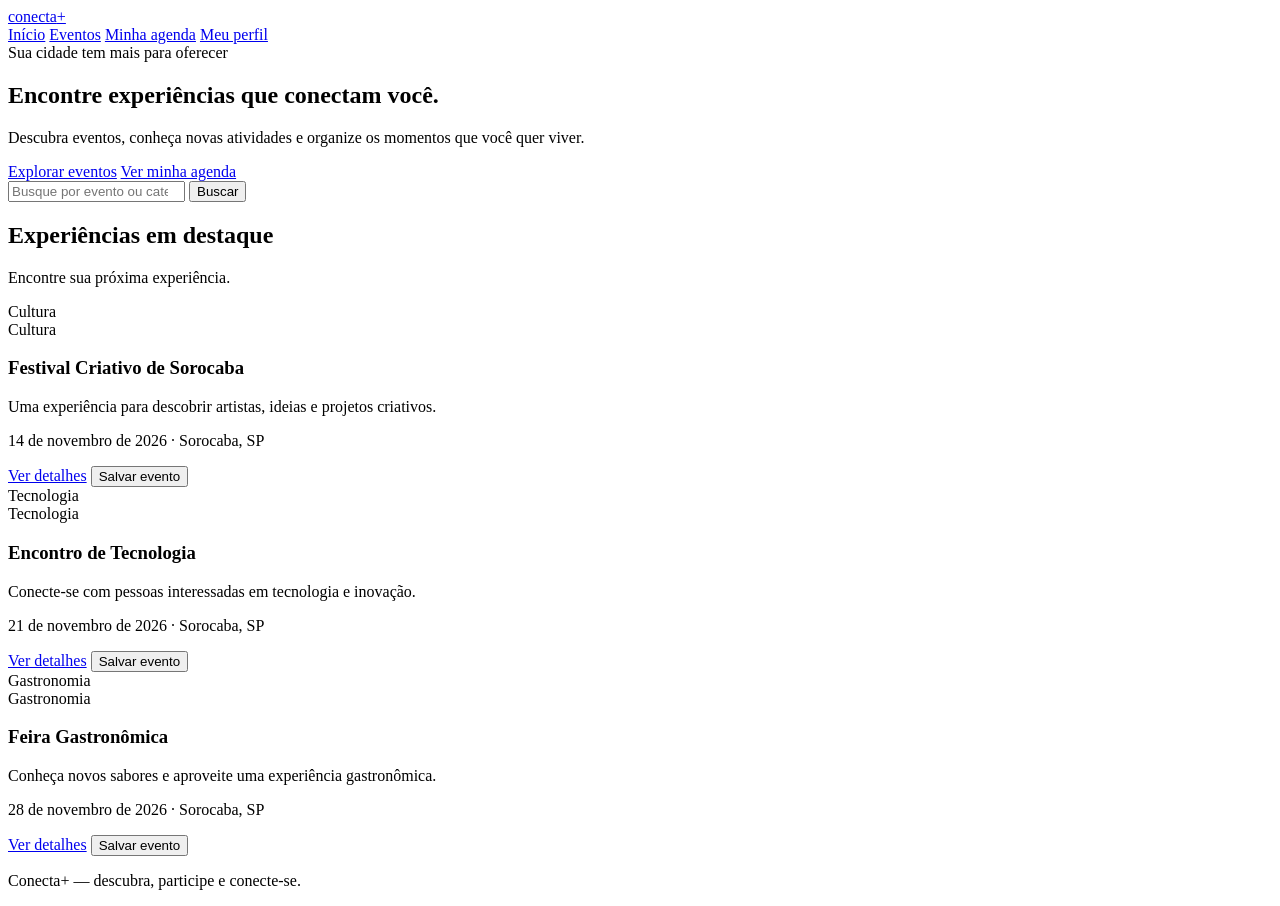
==== index.html @ 25d4be4f "feat: implementar pagina inicial" ====
<!DOCTYPE html>
<html lang="pt-BR">
<head>
  <meta charset="UTF-8">
  <meta name="viewport" content="width=device-width, initial-scale=1">
  <meta name="description" content="Descubra eventos e experiências na sua cidade com o Conecta+.">
  <title>Conecta+ | Descubra sua cidade</title>
  <link rel="stylesheet" href="css/variables.css">
  <link rel="stylesheet" href="css/global.css">
  <link rel="stylesheet" href="css/components.css">
  <link rel="stylesheet" href="css/home.css">
  <link rel="stylesheet" href="css/responsive.css">
  <script src="js/data.js" defer></script>
  <script src="js/storage.js" defer></script>
  <script src="js/app.js" defer></script>
  <script src="js/home.js" defer></script>
</head>
<body>
  <header class="site-header">
    <nav class="navbar container" aria-label="Navegação principal">
      <a class="brand" href="index.html">conecta<span>+</span></a>
      <div class="nav-links">
        <a href="index.html" aria-current="page">Início</a>
        <a href="eventos.html">Eventos</a>
        <a href="agenda.html">Minha agenda</a>
        <a href="perfil.html">Meu perfil</a>
      </div>
    </nav>
  </header>
  <main>
    <section class="hero">
      <div class="container hero-content">
        <span class="hero-label">Sua cidade tem mais para oferecer</span>
        <h1>Encontre experiências que conectam <span>você.</span></h1>
        <p>Descubra eventos, conheça novas atividades e organize os momentos que você quer viver.</p>
        <div class="hero-actions">
          <a class="button" href="eventos.html">Explorar eventos</a>
          <a class="button button-secondary" href="agenda.html">Ver minha agenda</a>
        </div>
        <form class="home-search" id="home-search">
          <input id="home-search-input" type="search" placeholder="Busque por evento ou categoria" aria-label="Buscar eventos">
          <button class="button" type="submit">Buscar</button>
        </form>
      </div>
    </section>
    <section class="section container">
      <div class="section-heading">
        <h2>Experiências em destaque</h2>
        <p>Encontre sua próxima experiência.</p>
      </div>
      <div class="event-grid" id="featured-events" aria-live="polite">
        <p>Carregando eventos...</p>
      </div>
    </section>
  </main>
  <footer class="site-footer">
    <div class="container"><p>Conecta+ — descubra, participe e conecte-se.</p></div>
  </footer>
</body>
</html>
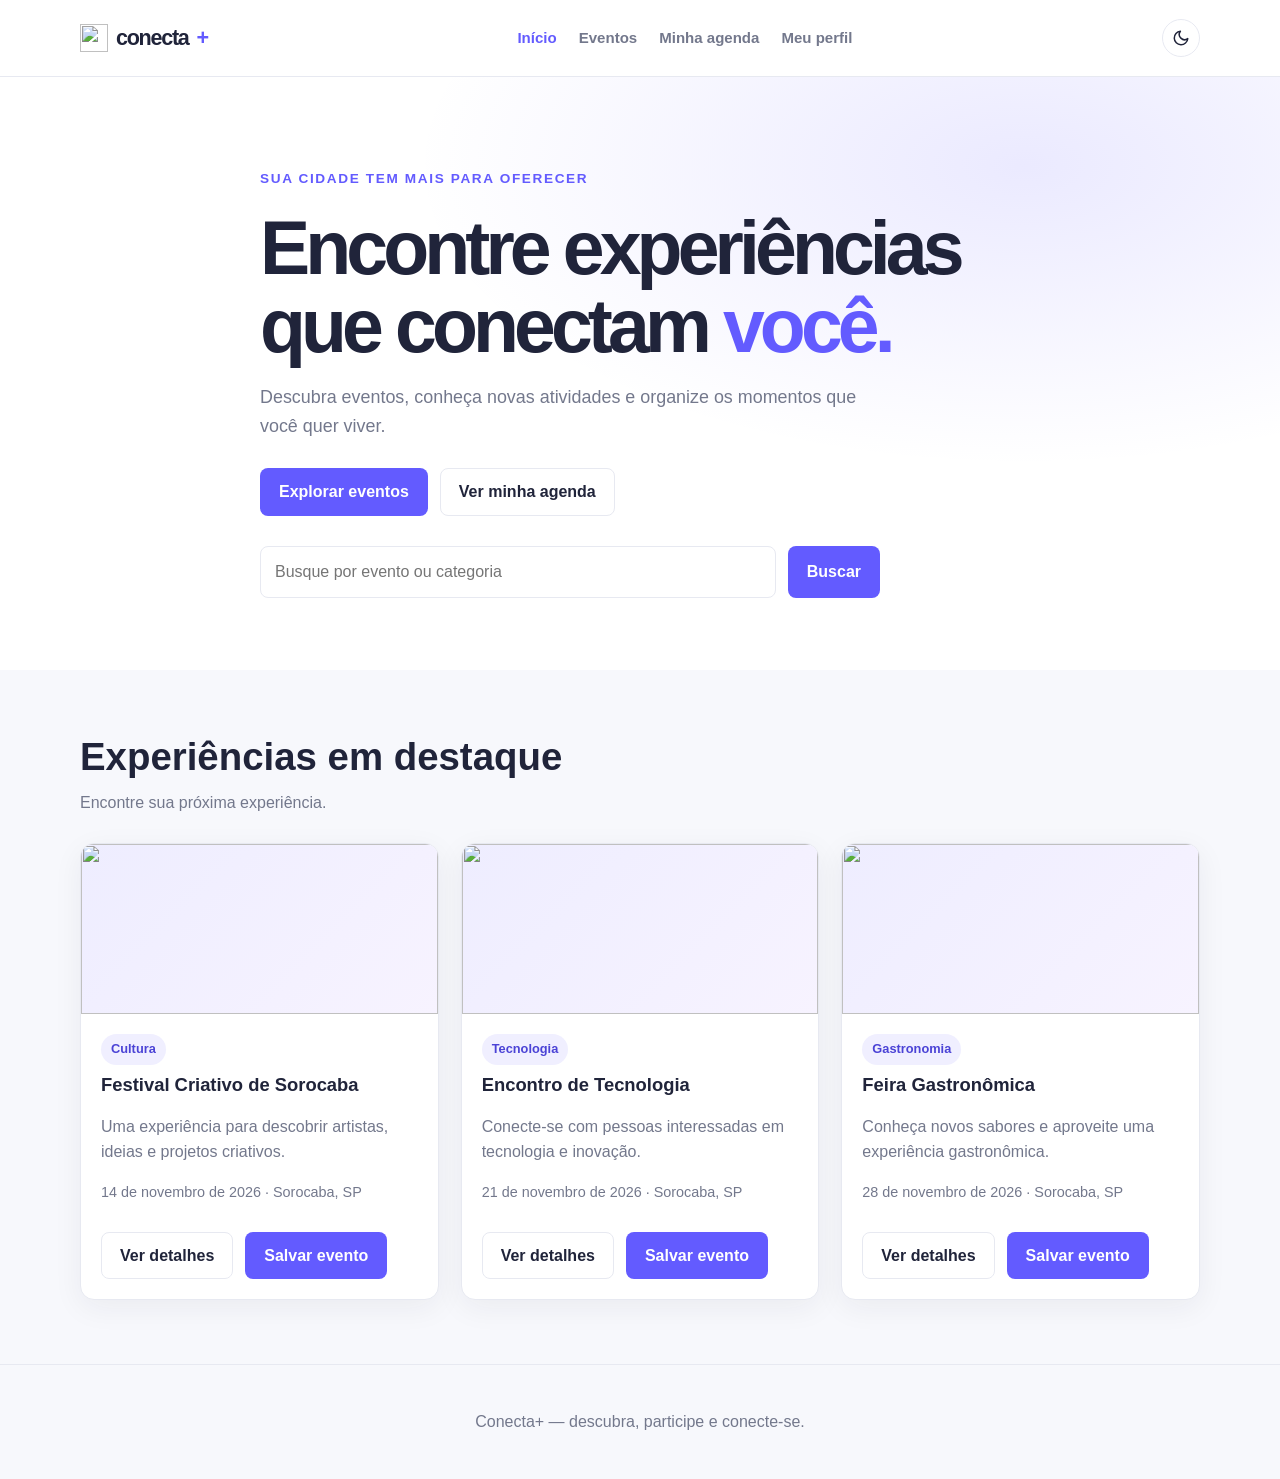
==== commit 0a6b0a38: "feat(tema): adiciona modo escuro e usa as novas imagens nas paginas Co-Authored-By: Claude Sonnet 5." ====
--- a/index.html
+++ b/index.html
@@ -5,6 +5,9 @@
   <meta name="viewport" content="width=device-width, initial-scale=1">
   <meta name="description" content="Descubra eventos e experiências na sua cidade com o Conecta+.">
   <title>Conecta+ | Descubra sua cidade</title>
+  <script src="js/theme.js"></script>
+  <link rel="icon" href="assets/images/brand/favicon.svg" type="image/svg+xml">
+  <link rel="icon" href="assets/images/brand/favicon.png" sizes="32x32" type="image/png">
   <link rel="stylesheet" href="css/variables.css">
   <link rel="stylesheet" href="css/global.css">
   <link rel="stylesheet" href="css/components.css">
@@ -18,7 +21,7 @@
 <body>
   <header class="site-header">
     <nav class="navbar container" aria-label="Navegação principal">
-      <a class="brand" href="index.html">conecta<span>+</span></a>
+      <a class="brand" href="index.html"><img src="assets/images/brand/logo.svg" alt="" width="28" height="28">conecta<span>+</span></a>
       <div class="nav-links">
         <a href="index.html" aria-current="page">Início</a>
         <a href="eventos.html">Eventos</a>
--- a/css/variables.css
+++ b/css/variables.css
@@ -0,0 +1,63 @@
+:root {
+  --color-primary: #635bff;
+  --color-primary-dark: #4b43d6;
+  --color-background: #f7f8fc;
+  --color-surface: #ffffff;
+  --color-text: #20243a;
+  --color-muted: #73788c;
+  --color-border: #e7e9f1;
+  --color-success: #16865c;
+  --color-tint: #f0efff;
+  --color-tint-gradient: linear-gradient(135deg, #eeedff, #f7f3ff);
+  --color-hero: linear-gradient(125deg, #f0efff 0%, #f8f7ff 55%, #fff7f0 100%);
+  --color-hero-glow: rgba(99, 91, 255, 0.13);
+  --color-header: rgba(255, 255, 255, 0.94);
+  --color-hover-soft: #f0f1f8;
+  --color-danger-soft: #fff0f0;
+  --radius-sm: 8px;
+  --radius-md: 14px;
+  --radius-lg: 22px;
+  --shadow-card: 0 8px 30px rgba(32, 36, 58, 0.06);
+  --container-width: 1120px;
+  --font-main: Inter, -apple-system, BlinkMacSystemFont, "Segoe UI", sans-serif;
+  --art-tech-start: #e3f5ff;
+  --art-tech-end: #edf0ff;
+  --art-gastro-start: #fff0e3;
+  --art-gastro-end: #fff8e7;
+  --art-music-start: #ffe7ef;
+  --art-music-end: #f4eaff;
+  --art-sport-start: #e3f8eb;
+  --art-sport-end: #f5fbe6;
+  --art-fair-start: #fff2d9;
+  --art-fair-end: #fff9ee;
+}
+
+html[data-theme="dark"] {
+  color-scheme: dark;
+  --color-primary: #8b7bfa;
+  --color-primary-dark: #a79bff;
+  --color-background: #10101f;
+  --color-surface: #1c1c32;
+  --color-text: #f5f4fc;
+  --color-muted: #c5c5d5;
+  --color-border: #35354e;
+  --color-success: #4fc38f;
+  --color-tint: #2b2b4a;
+  --color-tint-gradient: linear-gradient(135deg, #2b2b4a, #25203a);
+  --color-hero: linear-gradient(125deg, #1c1c32 0%, #17172f 55%, #221c2e 100%);
+  --color-hero-glow: rgba(139, 123, 250, 0.22);
+  --color-header: rgba(28, 28, 50, 0.94);
+  --color-hover-soft: #2b2b4a;
+  --color-danger-soft: #3a1f2a;
+  --shadow-card: 0 8px 30px rgba(0, 0, 0, 0.35);
+  --art-tech-start: #14283a;
+  --art-tech-end: #1b1f3d;
+  --art-gastro-start: #3a2614;
+  --art-gastro-end: #3a3014;
+  --art-music-start: #3a1426;
+  --art-music-end: #2a1a40;
+  --art-sport-start: #14301f;
+  --art-sport-end: #24301a;
+  --art-fair-start: #3a2e14;
+  --art-fair-end: #2e2814;
+}
--- a/css/global.css
+++ b/css/global.css
@@ -0,0 +1,73 @@
+* {
+  box-sizing: border-box;
+}
+
+html {
+  scroll-behavior: smooth;
+}
+
+body {
+  margin: 0;
+  background: var(--color-background);
+  color: var(--color-text);
+  font-family: var(--font-main);
+  line-height: 1.6;
+}
+
+a {
+  color: inherit;
+  text-decoration: none;
+}
+
+button,
+input,
+select {
+  font: inherit;
+}
+
+button,
+a {
+  -webkit-tap-highlight-color: transparent;
+}
+
+button {
+  cursor: pointer;
+}
+
+img {
+  display: block;
+  max-width: 100%;
+}
+
+.container {
+  width: min(var(--container-width), calc(100% - 40px));
+  margin-inline: auto;
+}
+
+.section {
+  padding-block: 64px;
+}
+
+.section-heading {
+  max-width: 650px;
+  margin-bottom: 28px;
+}
+
+.section-heading h2 {
+  margin: 0 0 10px;
+  font-size: clamp(1.7rem, 4vw, 2.4rem);
+  line-height: 1.2;
+}
+
+.section-heading p {
+  margin: 0;
+  color: var(--color-muted);
+}
+
+.muted {
+  color: var(--color-muted);
+}
+
+[hidden] {
+  display: none !important;
+}
--- a/css/components.css
+++ b/css/components.css
@@ -0,0 +1,155 @@
+.site-header {
+  position: sticky;
+  top: 0;
+  z-index: 10;
+  background: var(--color-header);
+  border-bottom: 1px solid var(--color-border);
+  backdrop-filter: blur(14px);
+}
+
+.navbar {
+  min-height: 76px;
+  display: flex;
+  align-items: center;
+  justify-content: space-between;
+  gap: 24px;
+}
+
+.brand {
+  display: inline-flex;
+  align-items: center;
+  gap: 8px;
+  font-size: 1.35rem;
+  font-weight: 800;
+  letter-spacing: -0.06em;
+}
+
+.brand span {
+  color: var(--color-primary);
+}
+
+.nav-links {
+  display: flex;
+  align-items: center;
+  gap: 22px;
+}
+
+.nav-links a {
+  color: var(--color-muted);
+  font-size: 0.94rem;
+  font-weight: 600;
+}
+
+.nav-links a:hover,
+.nav-links a[aria-current="page"] {
+  color: var(--color-primary);
+}
+
+.button {
+  display: inline-flex;
+  align-items: center;
+  justify-content: center;
+  gap: 8px;
+  min-height: 44px;
+  padding: 10px 18px;
+  border: 1px solid transparent;
+  border-radius: var(--radius-sm);
+  background: var(--color-primary);
+  color: white;
+  font-weight: 700;
+  transition: background 160ms ease, transform 160ms ease;
+}
+
+.button:hover {
+  background: var(--color-primary-dark);
+  transform: translateY(-1px);
+}
+
+.button-secondary {
+  color: var(--color-text);
+  background: var(--color-surface);
+  border-color: var(--color-border);
+}
+
+.button-secondary:hover {
+  background: var(--color-hover-soft);
+}
+
+.event-grid {
+  display: grid;
+  grid-template-columns: repeat(3, minmax(0, 1fr));
+  gap: 22px;
+}
+
+.event-card {
+  overflow: hidden;
+  border: 1px solid var(--color-border);
+  border-radius: var(--radius-md);
+  background: var(--color-surface);
+  box-shadow: var(--shadow-card);
+}
+
+.event-card-content {
+  padding: 20px;
+}
+
+.event-card h3 {
+  margin: 8px 0;
+  font-size: 1.15rem;
+  line-height: 1.35;
+}
+
+.event-card p {
+  color: var(--color-muted);
+}
+
+.event-meta {
+  color: var(--color-muted);
+  font-size: 0.9rem;
+}
+
+.event-category {
+  display: inline-flex;
+  padding: 5px 10px;
+  border-radius: 999px;
+  background: var(--color-tint);
+  color: var(--color-primary-dark);
+  font-size: 0.8rem;
+  font-weight: 700;
+}
+
+.site-footer {
+  padding: 28px 0;
+  border-top: 1px solid var(--color-border);
+  color: var(--color-muted);
+  text-align: center;
+}
+
+.theme-toggle {
+  display: inline-flex;
+  align-items: center;
+  justify-content: center;
+  flex-shrink: 0;
+  width: 38px;
+  height: 38px;
+  padding: 0;
+  border: 1px solid var(--color-border);
+  border-radius: 50%;
+  background: transparent;
+  color: var(--color-text);
+  cursor: pointer;
+}
+
+.theme-toggle:hover {
+  background: var(--color-hover-soft);
+}
+
+.theme-toggle:focus-visible {
+  outline: 2px solid var(--color-primary);
+  outline-offset: 2px;
+}
+
+.theme-toggle svg {
+  width: 18px;
+  height: 18px;
+}
--- a/css/home.css
+++ b/css/home.css
@@ -0,0 +1,79 @@
+.hero {
+  padding: 88px 0 72px;
+  background:
+    radial-gradient(ellipse at 80% 15%, var(--color-hero-glow), transparent 42%),
+    var(--color-surface);
+}
+
+.hero-content {
+  max-width: 760px;
+}
+
+.hero-label {
+  color: var(--color-primary);
+  font-size: 0.85rem;
+  font-weight: 800;
+  letter-spacing: 0.12em;
+  text-transform: uppercase;
+}
+
+.hero h1 {
+  margin: 18px 0;
+  font-size: clamp(2.5rem, 6vw, 4.7rem);
+  letter-spacing: -0.065em;
+  line-height: 1.04;
+}
+
+.hero h1 span {
+  color: var(--color-primary);
+}
+
+.hero p {
+  max-width: 600px;
+  color: var(--color-muted);
+  font-size: 1.12rem;
+}
+
+.hero-actions {
+  display: flex;
+  flex-wrap: wrap;
+  gap: 12px;
+  margin-top: 28px;
+}
+
+.event-placeholder {
+  position: relative;
+  overflow: hidden;
+  min-height: 170px;
+  display: grid;
+  place-items: center;
+  padding: 20px;
+  background: var(--color-tint-gradient);
+  color: var(--color-primary-dark);
+  font-weight: 800;
+  text-align: center;
+}
+
+.event-placeholder img {
+  position: absolute;
+  inset: 0;
+  width: 100%;
+  height: 100%;
+  object-fit: cover;
+}
+
+.home-search {
+  display: flex;
+  gap: 12px;
+  max-width: 620px;
+  margin-top: 30px;
+}
+
+.home-search input {
+  flex: 1;
+  min-width: 0;
+  padding: 12px 14px;
+  border: 1px solid var(--color-border);
+  border-radius: var(--radius-sm);
+  background: var(--color-surface);
+}
--- a/css/responsive.css
+++ b/css/responsive.css
@@ -0,0 +1,43 @@
+@media (max-width: 800px) {
+  .navbar {
+    align-items: flex-start;
+    flex-direction: column;
+    padding-block: 16px;
+  }
+
+  .nav-links {
+    width: 100%;
+    flex-wrap: wrap;
+    gap: 12px 18px;
+  }
+
+  .event-grid {
+    grid-template-columns: repeat(2, minmax(0, 1fr));
+  }
+
+  .hero {
+    padding-block: 64px 48px;
+  }
+}
+
+@media (max-width: 540px) {
+  .container {
+    width: min(100% - 28px, var(--container-width));
+  }
+
+  .event-grid {
+    grid-template-columns: 1fr;
+  }
+
+  .section {
+    padding-block: 44px;
+  }
+
+  .home-search {
+    flex-direction: column;
+  }
+
+  .hero h1 {
+    font-size: clamp(2.35rem, 12vw, 3.5rem);
+  }
+}
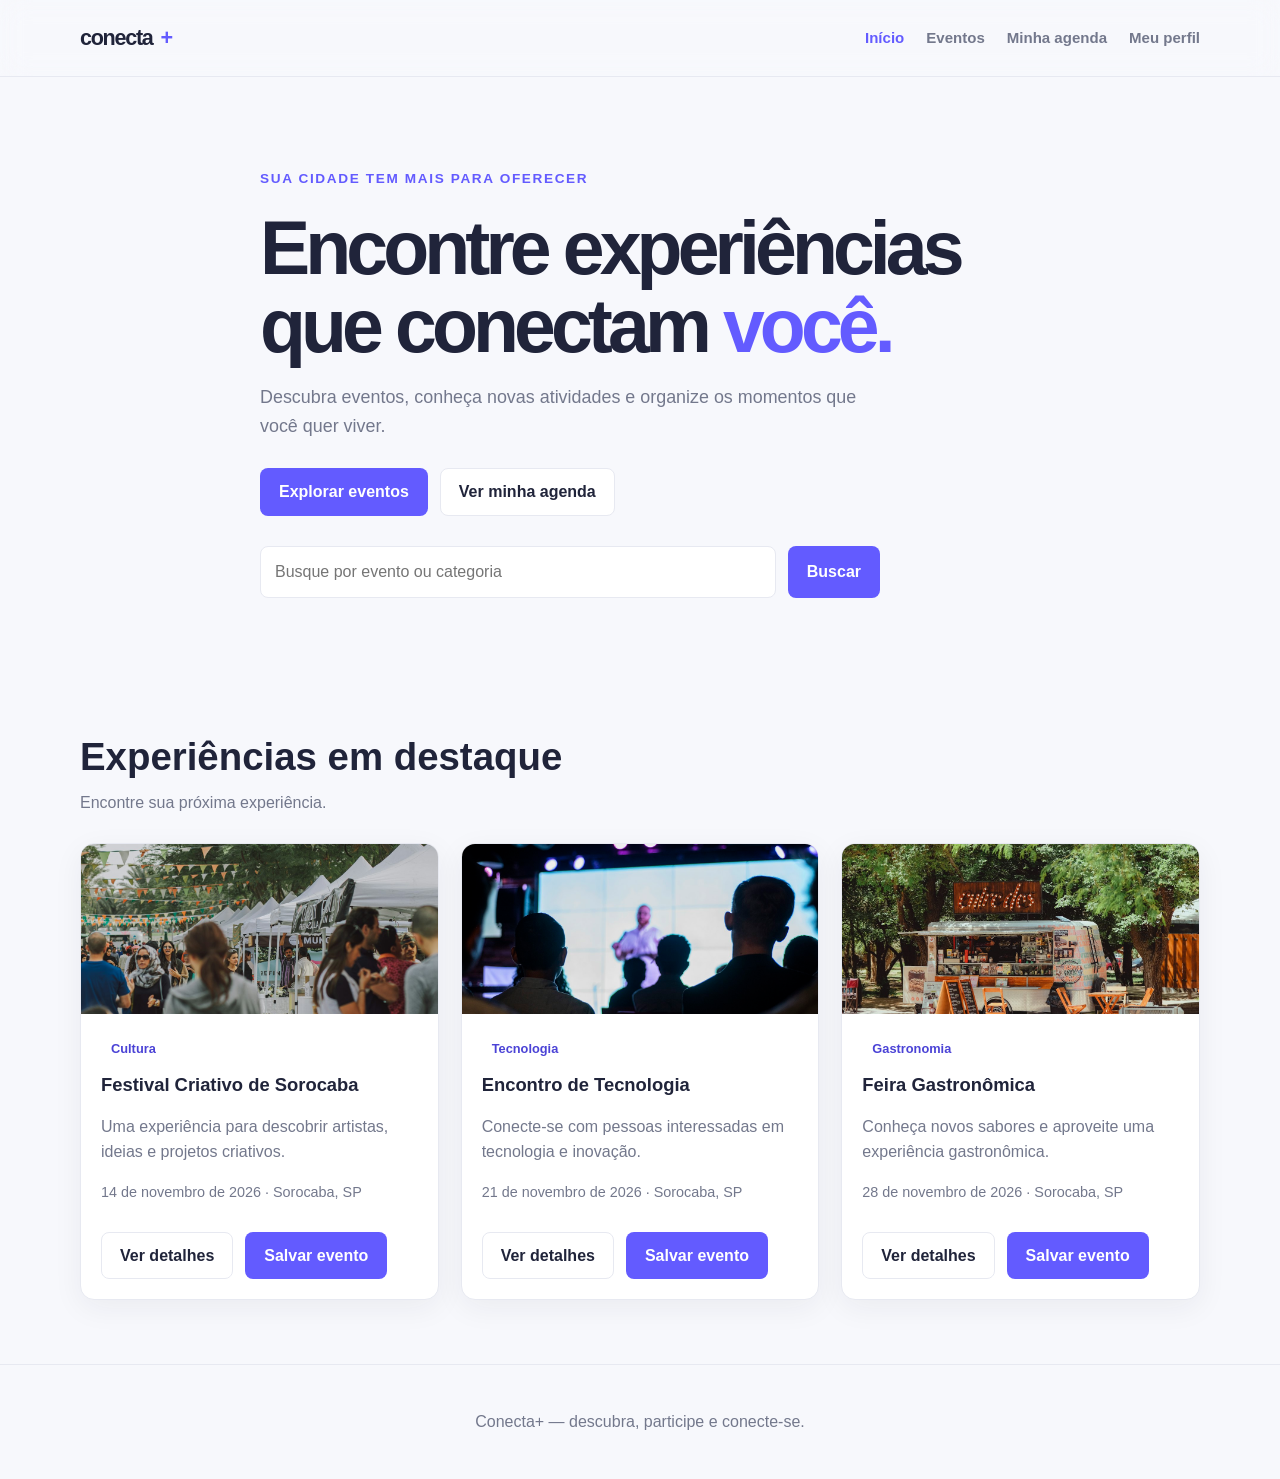
==== commit f47e53dd: "fix: padronizar tema claro e escuro nas páginas" ====
--- a/index.html
+++ b/index.html
@@ -5,9 +5,6 @@
   <meta name="viewport" content="width=device-width, initial-scale=1">
   <meta name="description" content="Descubra eventos e experiências na sua cidade com o Conecta+.">
   <title>Conecta+ | Descubra sua cidade</title>
-  <script src="js/theme.js"></script>
-  <link rel="icon" href="assets/images/brand/favicon.svg" type="image/svg+xml">
-  <link rel="icon" href="assets/images/brand/favicon.png" sizes="32x32" type="image/png">
   <link rel="stylesheet" href="css/variables.css">
   <link rel="stylesheet" href="css/global.css">
   <link rel="stylesheet" href="css/components.css">
@@ -17,16 +14,18 @@
   <script src="js/storage.js" defer></script>
   <script src="js/app.js" defer></script>
   <script src="js/home.js" defer></script>
+  <script src="js/theme.js"></script>
 </head>
 <body>
   <header class="site-header">
     <nav class="navbar container" aria-label="Navegação principal">
-      <a class="brand" href="index.html"><img src="assets/images/brand/logo.svg" alt="" width="28" height="28">conecta<span>+</span></a>
+      <a class="brand" href="index.html">conecta<span>+</span></a>
       <div class="nav-links">
         <a href="index.html" aria-current="page">Início</a>
         <a href="eventos.html">Eventos</a>
         <a href="agenda.html">Minha agenda</a>
         <a href="perfil.html">Meu perfil</a>
+        
       </div>
     </nav>
   </header>
--- a/css/variables.css
+++ b/css/variables.css
@@ -1,3 +1,4 @@
+
 :root {
   --color-primary: #635bff;
   --color-primary-dark: #4b43d6;
@@ -7,57 +8,27 @@
   --color-muted: #73788c;
   --color-border: #e7e9f1;
   --color-success: #16865c;
-  --color-tint: #f0efff;
-  --color-tint-gradient: linear-gradient(135deg, #eeedff, #f7f3ff);
-  --color-hero: linear-gradient(125deg, #f0efff 0%, #f8f7ff 55%, #fff7f0 100%);
-  --color-hero-glow: rgba(99, 91, 255, 0.13);
-  --color-header: rgba(255, 255, 255, 0.94);
-  --color-hover-soft: #f0f1f8;
-  --color-danger-soft: #fff0f0;
+
   --radius-sm: 8px;
   --radius-md: 14px;
   --radius-lg: 22px;
+
   --shadow-card: 0 8px 30px rgba(32, 36, 58, 0.06);
   --container-width: 1120px;
   --font-main: Inter, -apple-system, BlinkMacSystemFont, "Segoe UI", sans-serif;
-  --art-tech-start: #e3f5ff;
-  --art-tech-end: #edf0ff;
-  --art-gastro-start: #fff0e3;
-  --art-gastro-end: #fff8e7;
-  --art-music-start: #ffe7ef;
-  --art-music-end: #f4eaff;
-  --art-sport-start: #e3f8eb;
-  --art-sport-end: #f5fbe6;
-  --art-fair-start: #fff2d9;
-  --art-fair-end: #fff9ee;
 }
 
-html[data-theme="dark"] {
+:root[data-theme="dark"] {
   color-scheme: dark;
-  --color-primary: #8b7bfa;
-  --color-primary-dark: #a79bff;
-  --color-background: #10101f;
-  --color-surface: #1c1c32;
-  --color-text: #f5f4fc;
-  --color-muted: #c5c5d5;
-  --color-border: #35354e;
-  --color-success: #4fc38f;
-  --color-tint: #2b2b4a;
-  --color-tint-gradient: linear-gradient(135deg, #2b2b4a, #25203a);
-  --color-hero: linear-gradient(125deg, #1c1c32 0%, #17172f 55%, #221c2e 100%);
-  --color-hero-glow: rgba(139, 123, 250, 0.22);
-  --color-header: rgba(28, 28, 50, 0.94);
-  --color-hover-soft: #2b2b4a;
-  --color-danger-soft: #3a1f2a;
-  --shadow-card: 0 8px 30px rgba(0, 0, 0, 0.35);
-  --art-tech-start: #14283a;
-  --art-tech-end: #1b1f3d;
-  --art-gastro-start: #3a2614;
-  --art-gastro-end: #3a3014;
-  --art-music-start: #3a1426;
-  --art-music-end: #2a1a40;
-  --art-sport-start: #14301f;
-  --art-sport-end: #24301a;
-  --art-fair-start: #3a2e14;
-  --art-fair-end: #2e2814;
+
+  --color-primary: #918bff;
+  --color-primary-dark: #7770f0;
+  --color-background: #12131a;
+  --color-surface: #1d1f2b;
+  --color-text: #f1f2f9;
+  --color-muted: #a6a9bd;
+  --color-border: #353747;
+  --color-success: #4bd6a0;
+
+  --shadow-card: 0 8px 30px rgba(0, 0, 0, 0.22);
 }
--- a/css/global.css
+++ b/css/global.css
@@ -71,3 +71,57 @@
 [hidden] {
   display: none !important;
 }
+
+/* Logo do cabeçalho no tema escuro */
+:root[data-theme="dark"] .logo,
+:root[data-theme="dark"] .logo a,
+:root[data-theme="dark"] .logo span,
+:root[data-theme="dark"] .logo strong,
+:root[data-theme="dark"] .site-logo,
+:root[data-theme="dark"] .site-logo a {
+  color: var(--color-text);
+}
+
+/* Logo do Conecta+ no tema escuro */
+html[data-theme="dark"] .site-header .brand {
+  color: #f5f4fc;
+}
+
+html[data-theme="dark"] .site-header .brand span {
+  color: #a79bff;
+}
+html[data-theme="dark"] .site-header {
+  background-color: #12131a;
+  border-color: #353747;
+}
+
+/* Botões no tema escuro */
+html[data-theme="dark"] button {
+  color: var(--color-text);
+  border-color: var(--color-border);
+}
+
+/* Botões secundários e neutros */
+html[data-theme="dark"] .btn,
+html[data-theme="dark"] .button,
+html[data-theme="dark"] .btn-secondary,
+html[data-theme="dark"] .btn-outline {
+  background-color: var(--color-surface);
+  color: var(--color-text);
+  border-color: var(--color-border);
+}
+
+/* Campos de formulário */
+html[data-theme="dark"] input,
+html[data-theme="dark"] select,
+html[data-theme="dark"] textarea {
+  background-color: var(--color-surface);
+  color: var(--color-text);
+  border-color: var(--color-border);
+}
+
+/* Texto digitado e opções */
+html[data-theme="dark"] input::placeholder,
+html[data-theme="dark"] textarea::placeholder {
+  color: var(--color-muted);
+}
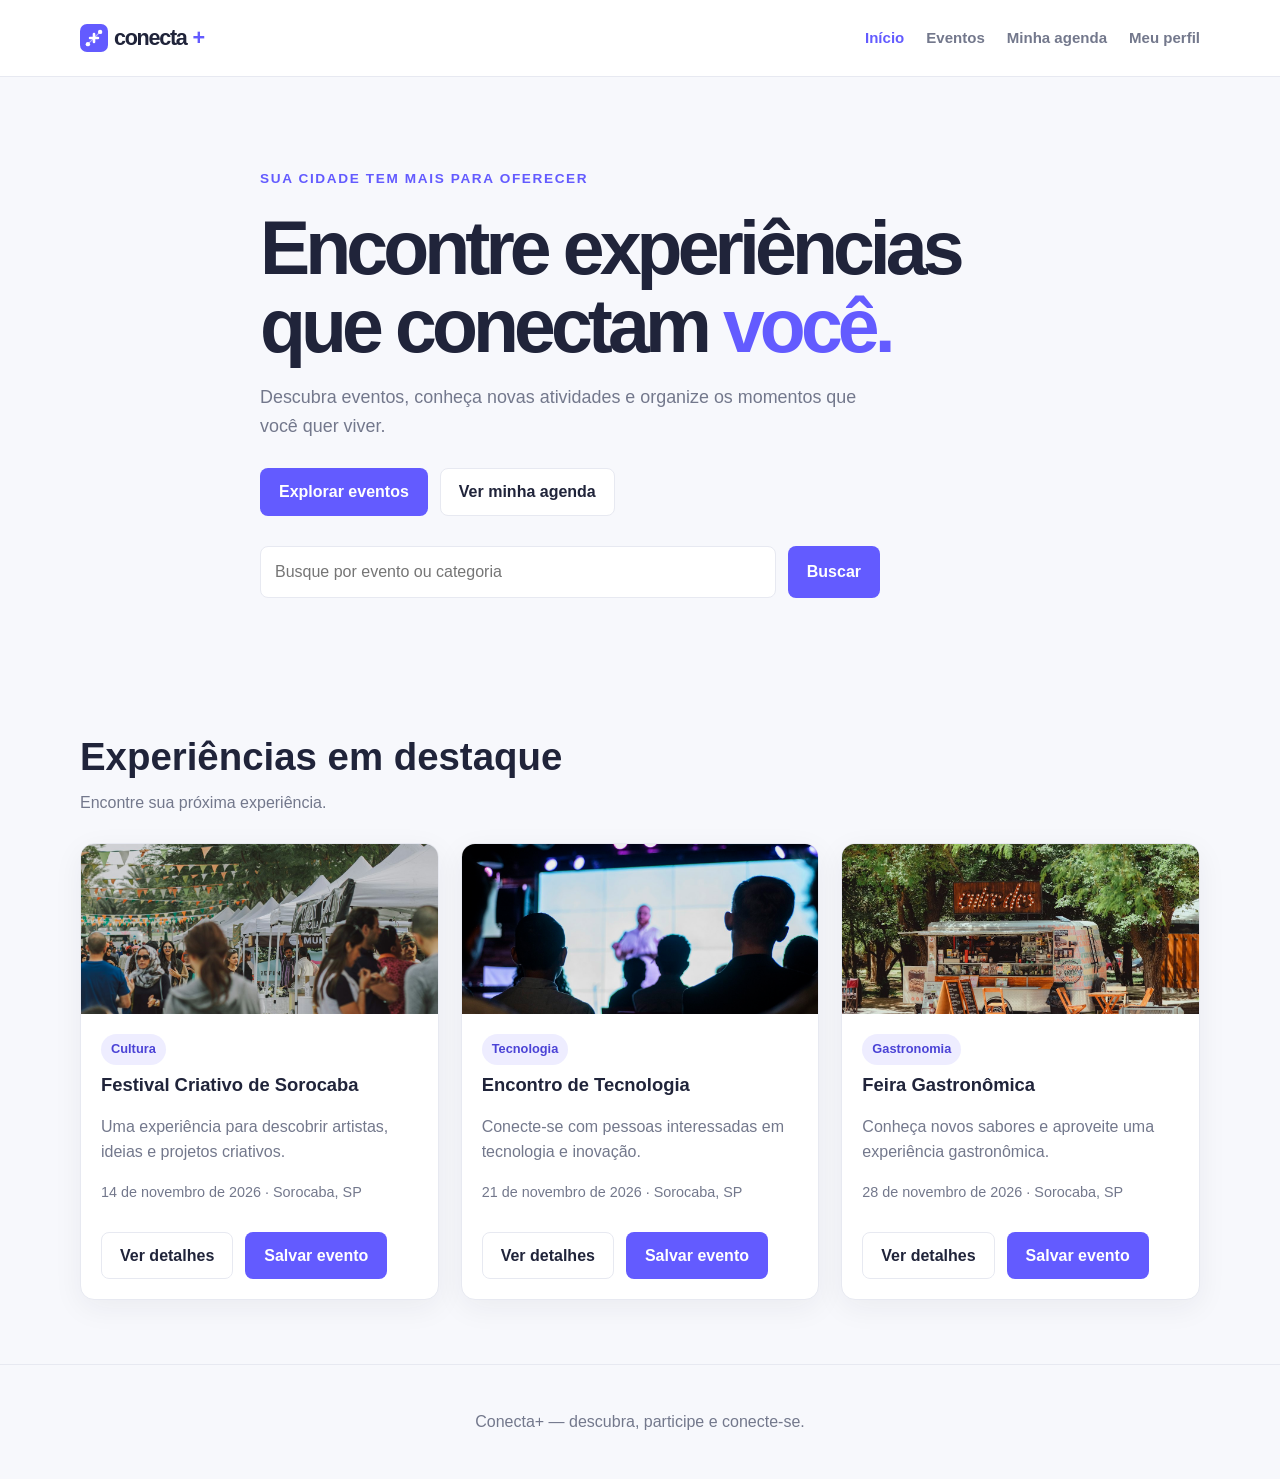
==== commit 3d187c00: "feat(imagens): adiciona imagens dos eventos, logo e favicon e alinha o logo ao texto Co-Authored-By:" ====
--- a/index.html
+++ b/index.html
@@ -5,6 +5,8 @@
   <meta name="viewport" content="width=device-width, initial-scale=1">
   <meta name="description" content="Descubra eventos e experiências na sua cidade com o Conecta+.">
   <title>Conecta+ | Descubra sua cidade</title>
+  <link rel="icon" href="assets/images/brand/favicon.svg" type="image/svg+xml">
+  <link rel="icon" href="assets/images/brand/favicon.png" sizes="32x32" type="image/png">
   <link rel="stylesheet" href="css/variables.css">
   <link rel="stylesheet" href="css/global.css">
   <link rel="stylesheet" href="css/components.css">
@@ -19,7 +21,7 @@
 <body>
   <header class="site-header">
     <nav class="navbar container" aria-label="Navegação principal">
-      <a class="brand" href="index.html">conecta<span>+</span></a>
+      <a class="brand" href="index.html"><img src="assets/images/brand/logo.svg" alt="" width="28" height="28">conecta<span>+</span></a>
       <div class="nav-links">
         <a href="index.html" aria-current="page">Início</a>
         <a href="eventos.html">Eventos</a>
--- a/css/components.css
+++ b/css/components.css
@@ -2,7 +2,7 @@
   position: sticky;
   top: 0;
   z-index: 10;
-  background: var(--color-header);
+  background: rgba(255, 255, 255, 0.94);
   border-bottom: 1px solid var(--color-border);
   backdrop-filter: blur(14px);
 }
@@ -18,7 +18,7 @@
 .brand {
   display: inline-flex;
   align-items: center;
-  gap: 8px;
+  gap: 6px;
   font-size: 1.35rem;
   font-weight: 800;
   letter-spacing: -0.06em;
@@ -67,12 +67,12 @@
 
 .button-secondary {
   color: var(--color-text);
-  background: var(--color-surface);
+  background: white;
   border-color: var(--color-border);
 }
 
 .button-secondary:hover {
-  background: var(--color-hover-soft);
+  background: #f0f1f8;
 }
 
 .event-grid {
@@ -112,7 +112,7 @@
   display: inline-flex;
   padding: 5px 10px;
   border-radius: 999px;
-  background: var(--color-tint);
+  background: #eeedff;
   color: var(--color-primary-dark);
   font-size: 0.8rem;
   font-weight: 700;
@@ -124,32 +124,3 @@
   color: var(--color-muted);
   text-align: center;
 }
-
-.theme-toggle {
-  display: inline-flex;
-  align-items: center;
-  justify-content: center;
-  flex-shrink: 0;
-  width: 38px;
-  height: 38px;
-  padding: 0;
-  border: 1px solid var(--color-border);
-  border-radius: 50%;
-  background: transparent;
-  color: var(--color-text);
-  cursor: pointer;
-}
-
-.theme-toggle:hover {
-  background: var(--color-hover-soft);
-}
-
-.theme-toggle:focus-visible {
-  outline: 2px solid var(--color-primary);
-  outline-offset: 2px;
-}
-
-.theme-toggle svg {
-  width: 18px;
-  height: 18px;
-}
